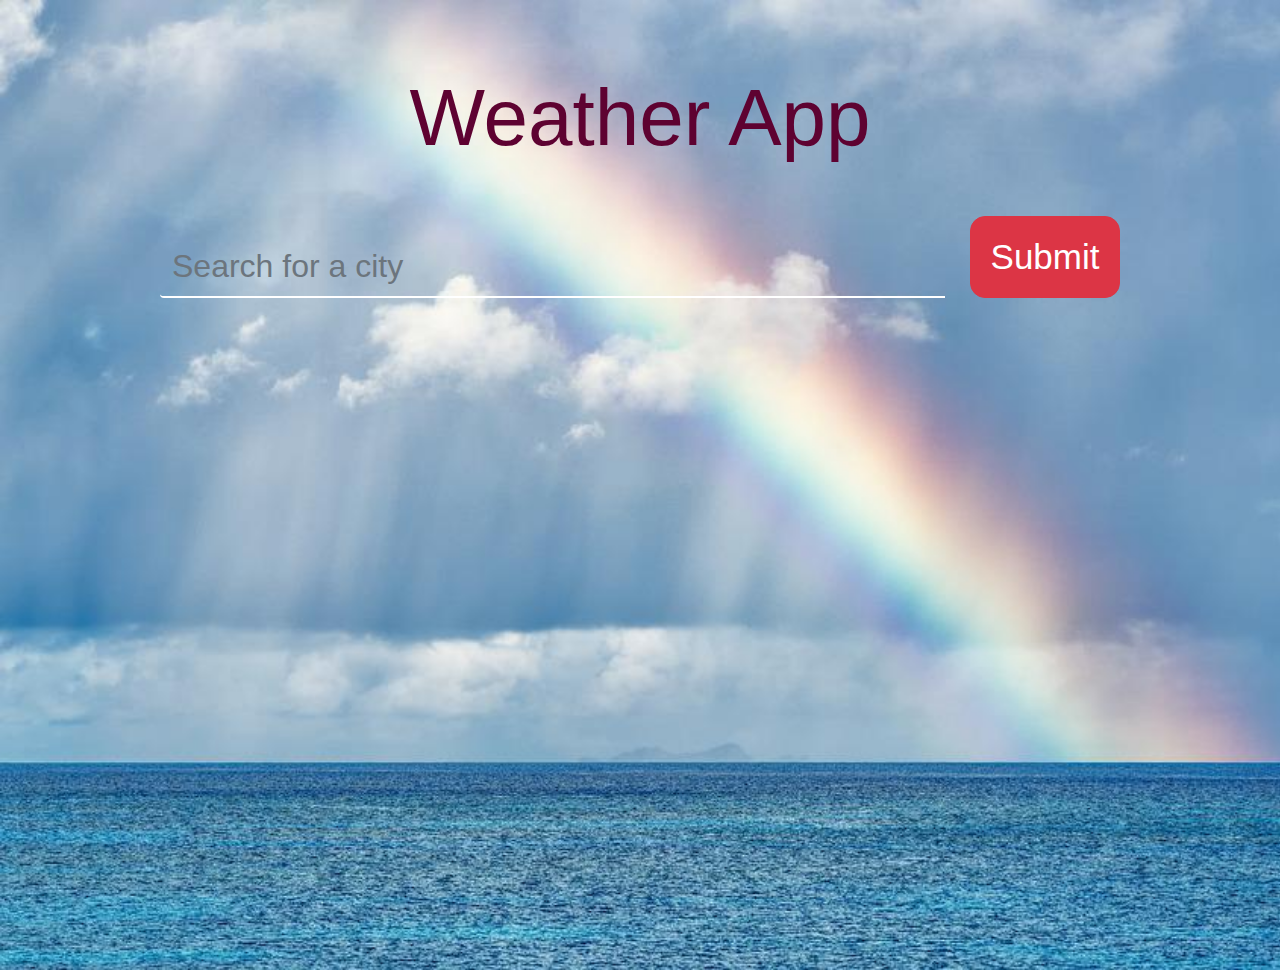
==== index.html @ bbef0852 "first commit" ====
<!DOCTYPE html>
<html lang="en">
<head>
    <meta charset="UTF-8">
    <meta http-equiv="X-UA-Compatible" content="IE=edge">
    <meta name="viewport" content="width=device-width, initial-scale=1.0">
    <title>Weather App</title>
    <link rel="stylesheet" href="https://cdn.jsdelivr.net/npm/bootstrap@4.3.1/dist/css/bootstrap.min.css" integrity="sha384-ggOyR0iXCbMQv3Xipma34MD+dH/1fQ784/j6cY/iJTQUOhcWr7x9JvoRxT2MZw1T" crossorigin="anonymous">
    <link rel="stylesheet" href="style.css">
</head>
<body>
    <div class="main">

    <h1 class="header">Weather App</h1>

    <div class="input-group mb-3 w-75 ">
  <input type="text" class="form-control" placeholder="Search for a city" >
  <button class="btn btn-danger" type="submit" id="button-addon2">Submit</button> 
</div>

  <p class="text"></p>


<section class="city " >

  <div class="container py-5 h-100 ">

    <div class="row d-flex justify-content-center align-items-center h-100">
      
       
          
       

      
    </div>

  </div>
    

</section>
</div>

    <script src="./app.js"></script>
</body>
</html>
---- style.css ----
*{
    margin: 0;
    padding: 0;
    box-sizing: border-box;
}

body{
    background-image: url(./sea-7039471_960_720.jpeg) ;
    background-size: cover ;
    background-repeat: no-repeat;

    
}
.main{
    width: 100vw;
    height: 100vh;
    display: flex;
    justify-content: flex-start;
    align-items:center ;
    flex-direction: column;
    margin-top: 70px;
    

}

.header{
    font-size: 80px;
    color: #5E0231;
    margin-bottom: 50px;

}

.input-group{
    /* border: 2px solid red; */
    gap: 25px !important;
    margin-bottom: 50px !important;
    height: 60px;
    
}

.form-control{
    /* width: 50vw !important; */
    border: none;
    outline: none;
    /* border-bottom: 1px solid white; */
    background-color: transparent;
    border-bottom:  2px solid white;
    margin-top: 20px;
    color: white;
    font-size: 2rem;
    

    
    
    
}

.form-control:focus {
  /* outline: none !important; */
  
  /* border: none !important; */
  background-color: transparent;
 
}

.btn{
    width: 150px;
    font-size: 35px;
    border-radius: 15px;
}

.text{
    font-size: 20px;
    margin-bottom: 5px;
}

.city{
    
    height: 80vh;
    width: 80vw;
    
}



.card{
    
height: 50vh !important;
width: 20vw !important;





}

.div-1{
    height: 20%;
    padding-top: 2rem;
    
}

.sup-box{
    border-radius: 30%;
    color: white;
   

}
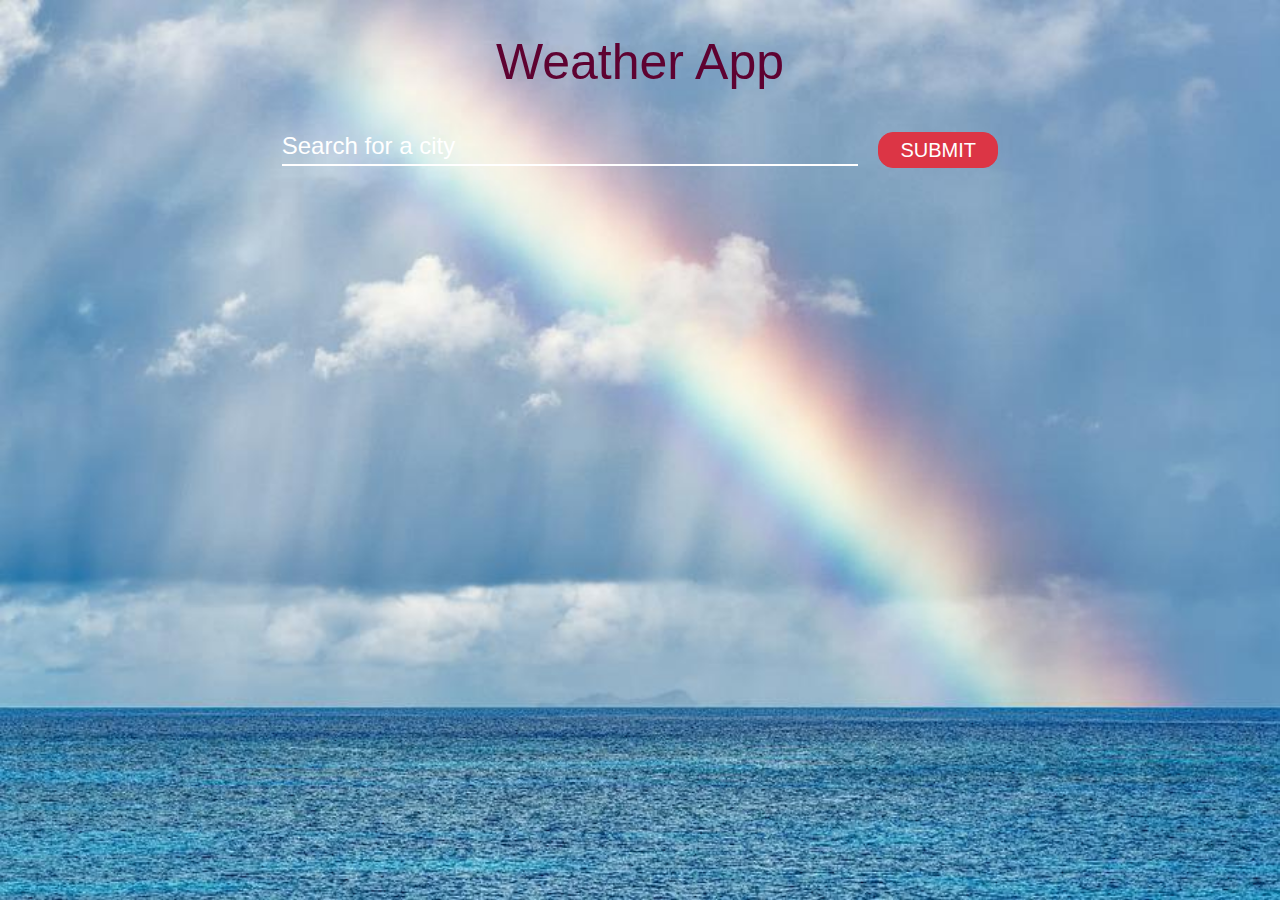
==== commit 5996422d: "finished" ====
--- a/index.html
+++ b/index.html
@@ -1,45 +1,39 @@
 <!DOCTYPE html>
 <html lang="en">
-<head>
-    <meta charset="UTF-8">
-    <meta http-equiv="X-UA-Compatible" content="IE=edge">
-    <meta name="viewport" content="width=device-width, initial-scale=1.0">
+  <head>
+    <meta charset="UTF-8" />
+    <meta http-equiv="X-UA-Compatible" content="IE=edge" />
+    <meta name="viewport" content="width=device-width, initial-scale=1.0" />
     <title>Weather App</title>
-    <link rel="stylesheet" href="https://cdn.jsdelivr.net/npm/bootstrap@4.3.1/dist/css/bootstrap.min.css" integrity="sha384-ggOyR0iXCbMQv3Xipma34MD+dH/1fQ784/j6cY/iJTQUOhcWr7x9JvoRxT2MZw1T" crossorigin="anonymous">
-    <link rel="stylesheet" href="style.css">
-</head>
-<body>
-    <div class="main">
+    <link
+      rel="stylesheet"
+      href="https://cdn.jsdelivr.net/npm/bootstrap@4.3.1/dist/css/bootstrap.min.css"
+      integrity="sha384-ggOyR0iXCbMQv3Xipma34MD+dH/1fQ784/j6cY/iJTQUOhcWr7x9JvoRxT2MZw1T"
+      crossorigin="anonymous"
+    />
+    <link rel="stylesheet" href="style.css" />
+  </head>
+  <body>
+    <div class="main-container">
+      <h1 class="header fw-bold ">Weather App</h1>
 
-    <h1 class="header">Weather App</h1>
+     <form>
+        <input
+          class="input"
+          placeholder="Search for a city"
+          value=""
+          type="text"
+        />
+        <button type="submit" class="btn btn-danger">SUBMIT</button>
+      </form>
 
-    <div class="input-group mb-3 w-75 ">
-  <input type="text" class="form-control" placeholder="Search for a city" >
-  <button class="btn btn-danger" type="submit" id="button-addon2">Submit</button> 
-</div>
-
-  <p class="text"></p>
-
-
-<section class="city " >
-
-  <div class="container py-5 h-100 ">
-
-    <div class="row d-flex justify-content-center align-items-center h-100">
-      
-       
-          
-       
-
-      
-    </div>
-
-  </div>
-    
-
-</section>
-</div>
+      <p class="text"></p>
+ </div>
+      <section class="city">
+     
+      </section>
+   
 
     <script src="./app.js"></script>
-</body>
-</html>+  </body>
+</html>
--- a/style.css
+++ b/style.css
@@ -1,108 +1,99 @@
-*{
-    margin: 0;
-    padding: 0;
-    box-sizing: border-box;
+* {
+  margin: 0;
+  padding: 0;
+  box-sizing: border-box;
 }
 
-body{
-    background-image: url(./sea-7039471_960_720.jpeg) ;
-    background-size: cover ;
-    background-repeat: no-repeat;
-
-    
-}
-.main{
-    width: 100vw;
-    height: 100vh;
-    display: flex;
-    justify-content: flex-start;
-    align-items:center ;
-    flex-direction: column;
-    margin-top: 70px;
-    
-
+body {
+  background-image: url(./sea-7039471_960_720.jpeg);
+  background-size: cover;
+  background-repeat: no-repeat;
+  min-height: 100vh;
 }
 
-.header{
-    font-size: 80px;
-    color: #5E0231;
-    margin-bottom: 50px;
-
+.main-container {
+  display: flex;
+  /* flex-wrap: wrap; */
+  /* justify-content: flex-start; */
+  align-items: center;
+  flex-direction: column;
+  /* margin-top: 50px; */
 }
 
-.input-group{
-    /* border: 2px solid red; */
-    gap: 25px !important;
-    margin-bottom: 50px !important;
-    height: 60px;
-    
+.header {
+  font-size: 50px;
+  margin-top: 2rem;
+  color: #5e0231;
+  margin-bottom: 20px;
 }
 
-.form-control{
-    /* width: 50vw !important; */
-    border: none;
-    outline: none;
-    /* border-bottom: 1px solid white; */
-    background-color: transparent;
-    border-bottom:  2px solid white;
-    margin-top: 20px;
-    color: white;
-    font-size: 2rem;
-    
-
-    
-    
-    
+.input {
+  margin-top: 1rem;
+  width: 45vw;
+  font-size: 1.5rem;
+  border: none;
+  outline: none;
+  color: white;
+  background-color: inherit;
+  text-decoration-style: none;
+  border-bottom: 2px solid white;
+  margin-right: 1rem;
+}
+.input::placeholder {
+  /* Chrome, Firefox, Opera, Safari 10.1+ */
+  color: white;
+  opacity: 1; /* Firefox */
 }
 
-.form-control:focus {
-  /* outline: none !important; */
-  
-  /* border: none !important; */
-  background-color: transparent;
- 
+.btn {
+  width: 120px;
+  padding: 2px;
+  font-size: 20px;
+  border-radius: 15px;
 }
 
-.btn{
-    width: 150px;
-    font-size: 35px;
-    border-radius: 15px;
+.text {
+  font-size: 20px;
+  margin-bottom: 5px;
 }
 
-.text{
-    font-size: 20px;
-    margin-bottom: 5px;
+.city {
+  display: flex;
+  justify-content: center;
+  flex-wrap: wrap;
+  text-align: center;
+  gap: 1.5rem;
+  margin: 2rem;
 }
 
-.city{
-    
-    height: 80vh;
-    width: 80vw;
-    
+.card {
+  border-radius: 20px !important;
+  box-shadow: 10px 20px lightblue;
+  min-height: 25rem !important;
 }
 
-
-
-.card{
-    
-height: 50vh !important;
-width: 20vw !important;
-
-
-
-
-
+.card-body {
+  min-height: 420px;
 }
 
-.div-1{
-    height: 20%;
-    padding-top: 2rem;
-    
+.card-body p {
+  font-size: 60px;
 }
 
-.sup-box{
-    border-radius: 30%;
-    color: white;
-   
+.card-text {
+  font-size: 25px;
+}
 
-}+.card-title {
+  font-size: 25px;
+}
+.country {
+  padding: 2px 4px;
+  border-radius: 8px;
+  font-size: 12px;
+}
+
+.sup {
+  font-weight: 300;
+  font-size: 40px;
+}
